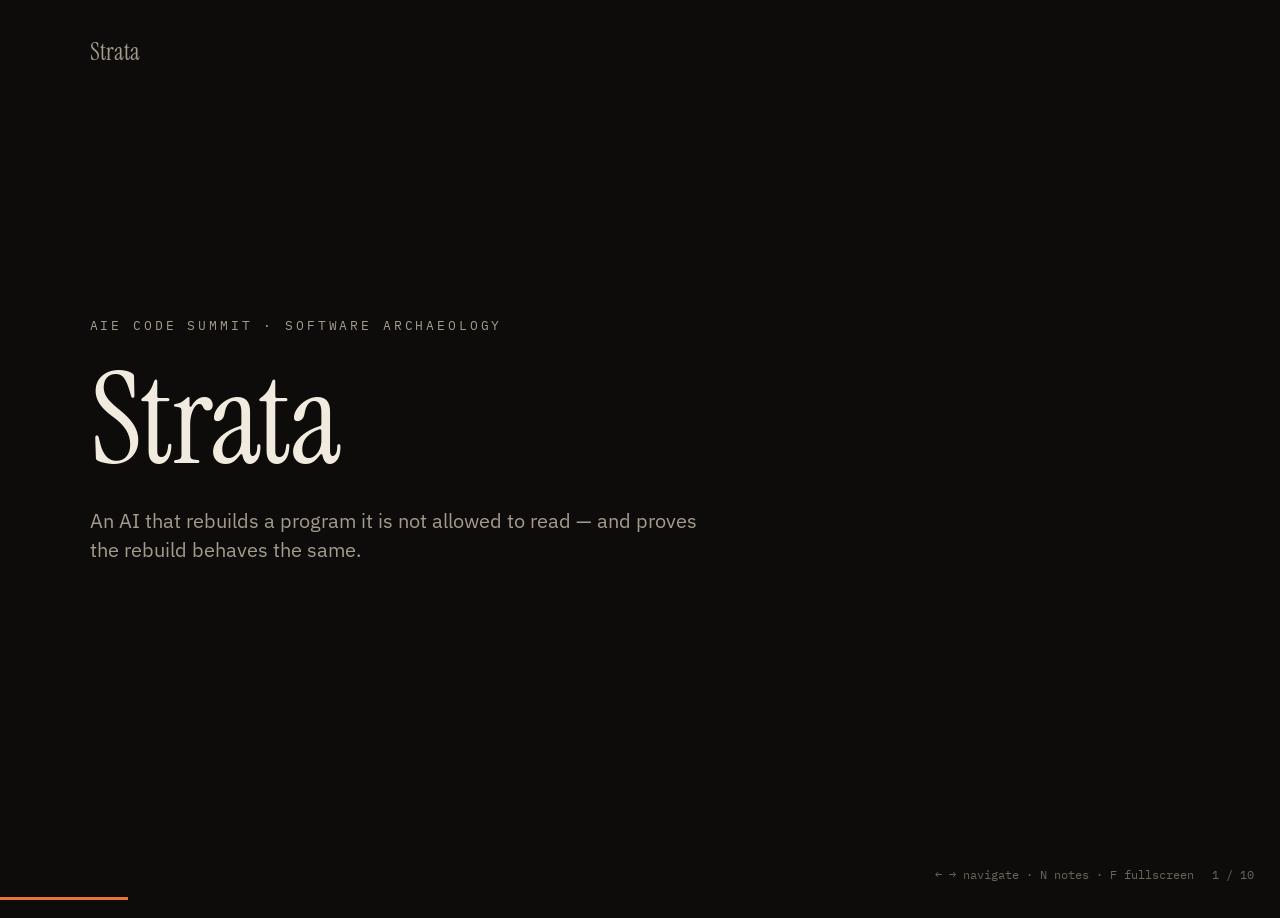
==== pitch/index.html @ 769e2005 "docs: add 10-slide pitch deck with speaker notes - pitch/index.html: arrow keys or click to navigate" ====
<!doctype html>
<html lang="en">
<head>
<meta charset="utf-8">
<meta name="viewport" content="width=device-width, initial-scale=1">
<title>Strata — pitch</title>
<link rel="preconnect" href="https://fonts.googleapis.com">
<link href="https://fonts.googleapis.com/css2?family=Instrument+Serif:ital@0;1&family=IBM+Plex+Sans:wght@400;500;600&family=IBM+Plex+Mono:wght@400;500&display=swap" rel="stylesheet">
<style>
:root {
  --bg: #0d0c0b; --line: #24211d; --line-strong: #37322b; --text: #f1ebdf; --muted: #a49b8c; --faint: #6b6458;
  --paper: #f5efe2; --ink: #1d1a16; --heat: #e8743b; --hot: #d6392c; --cool: #6fa8d8; --ok: #8fc79a;
  --felt: #1f3a2e; --felt-dark: #142820; --rim: #3a2a1c;
  --serif: "Instrument Serif", Georgia, serif; --sans: "IBM Plex Sans", system-ui, sans-serif; --mono: "IBM Plex Mono", Menlo, monospace;
}
* { box-sizing: border-box; }
html, body { margin: 0; height: 100%; background: var(--bg); color: var(--text); font-family: var(--sans); overflow: hidden; }
.deck { position: relative; width: 100vw; height: 100vh; }
.slide {
  position: absolute; inset: 0; padding: 7vh 7vw 9vh; display: grid; align-content: center; gap: 3vh;
  opacity: 0; transform: translateY(18px); transition: opacity .45s ease, transform .45s ease; pointer-events: none;
}
.slide.active { opacity: 1; transform: none; pointer-events: auto; }
.kicker { font-family: var(--mono); font-size: 13px; letter-spacing: .22em; color: var(--muted); text-transform: uppercase; }
.kicker b { color: var(--heat); font-weight: 500; }
h1, h2 { font-family: var(--serif); font-weight: 400; margin: 0; letter-spacing: -.01em; }
h1 { font-size: clamp(64px, 10vw, 168px); line-height: .92; }
h2 { font-size: clamp(40px, 5.2vw, 84px); line-height: 1.02; max-width: 18ch; }
h2 em, h1 em { color: var(--heat); }
.lead { font-size: clamp(18px, 1.6vw, 26px); color: var(--muted); max-width: 52ch; line-height: 1.45; margin: 0; }
.row { display: grid; gap: 2.4vw; grid-auto-flow: column; grid-auto-columns: 1fr; }
.stat { border-top: 1px solid var(--line-strong); padding-top: 18px; }
.stat .n { font-family: var(--serif); font-size: clamp(48px, 5.4vw, 92px); line-height: 1; }
.stat .n.heat { color: var(--heat); }
.stat p { margin: 10px 0 0; color: var(--muted); font-size: 16px; line-height: 1.45; max-width: 30ch; }
.src { font-family: var(--mono); font-size: 11px; color: var(--faint); margin-top: 8px; }
.split { display: grid; grid-template-columns: 1fr 1fr; gap: 5vw; align-items: center; }

/* pipeline */
.pipe { display: grid; grid-template-columns: repeat(6, 1fr); border: 1px solid var(--line); }
.pipe > div { padding: 22px 18px; border-right: 1px solid var(--line); min-height: 210px; display: grid; align-content: start; gap: 10px; }
.pipe > div:last-child { border-right: 0; }
.pipe .t { font-family: var(--mono); font-size: 11px; color: var(--faint); }
.pipe .name { font-family: var(--serif); font-size: 32px; }
.pipe p { margin: 0; font-size: 14px; color: var(--muted); line-height: 1.45; }
.pipe .who { margin-top: auto; font-family: var(--mono); font-size: 11px; color: var(--heat); }

/* strata layers */
.layers { display: grid; border: 1px solid var(--line); }
.layer { display: grid; grid-template-columns: 170px 1fr auto; gap: 22px; align-items: center; padding: 18px 22px; border-bottom: 1px solid var(--line); }
.layer:last-child { border-bottom: 0; }
.layer .lab { font-family: var(--mono); font-size: 12px; letter-spacing: .12em; }
.layer .txt { font-size: 18px; }
.layer .meta { font-family: var(--mono); font-size: 12px; color: var(--muted); }
.layer.c { background: #1a1612; } .layer.c .lab { color: var(--heat); }
.layer.i { background: #15130f; } .layer.i .lab { color: var(--text); }
.layer.r .txt { text-decoration: line-through; color: var(--muted); } .layer.r .lab { color: var(--hot); }
.layer.o .lab { color: var(--muted); }
.layer.t { background: #0a0908; } .layer.t .txt { font-family: var(--mono); font-size: 13px; color: var(--faint); }

/* mini table */
.table { position: relative; aspect-ratio: 1.55; border-radius: 50%;
  background: radial-gradient(ellipse at 50% 40%, #2a4a3b 0%, var(--felt) 45%, var(--felt-dark) 100%);
  box-shadow: 0 0 0 10px var(--rim), 0 0 0 11px #4d3925, 0 30px 70px rgba(0,0,0,.7), inset 0 0 90px rgba(0,0,0,.55); }
.gauge { position: absolute; left: 50%; top: 50%; transform: translate(-50%,-50%); width: 25%; aspect-ratio: 1; border-radius: 50%;
  border: 8px solid rgba(241,235,223,.12); display: grid; place-content: center; text-align: center; background: rgba(0,0,0,.2); }
.gauge::after { content: ""; position: absolute; inset: -8px; border-radius: 50%; border: 8px solid transparent;
  border-top-color: var(--heat); border-right-color: var(--heat); transform: rotate(-20deg); }
.gauge small { font-family: var(--mono); font-size: 10px; letter-spacing: .2em; color: rgba(241,235,223,.6); }
.gauge b { font-family: var(--serif); font-weight: 400; font-size: clamp(40px, 3.6vw, 64px); line-height: .9; }
.seat { position: absolute; transform: translate(-50%,-50%); display: grid; justify-items: center; gap: 4px; }
.seat img.face { width: 64px; height: 64px; border-radius: 50%; background: var(--paper); box-shadow: 0 0 0 3px var(--bg), 0 0 0 5px var(--line-strong); }
.seat.now img.face { box-shadow: 0 0 0 3px var(--bg), 0 0 0 6px var(--heat), 0 0 30px rgba(232,116,59,.5); }
.seat span { font-family: var(--serif); font-size: 20px; }
.hand { display: flex; gap: 2px; }
.card { width: 40px; height: 56px; background: var(--paper); border-radius: 5px; display: grid; place-items: center;
  box-shadow: 0 6px 12px rgba(0,0,0,.35); position: relative; }
.card img { width: 72%; }
.card i { position: absolute; left: 4px; top: 2px; font-family: var(--serif); font-style: normal; font-size: 12px; color: var(--ink); }
.hand .card:nth-child(odd) { transform: rotate(-5deg); } .hand .card:nth-child(even) { transform: rotate(4deg) translateY(2px); }
.pile { position: absolute; top: 50%; transform: translate(-50%,-50%); }
.back { width: 54px; height: 76px; border-radius: 6px; background: linear-gradient(#7a2a22,#5e1f19);
  box-shadow: inset 0 0 0 3px var(--paper), 0 6px 14px rgba(0,0,0,.4); display: grid; place-items: center;
  font-family: var(--serif); font-style: italic; color: var(--paper); font-size: 22px; }
.flying { position: absolute; left: 50%; top: 22%; transform: rotate(-12deg); animation: fly 2.6s cubic-bezier(.2,.7,.2,1) infinite; }
@keyframes fly { 0% { left: 50%; top: 80%; opacity: 0; } 15% { opacity: 1; } 70% { left: 70%; top: 50%; opacity: 1; transform: rotate(6deg); } 100% { left: 70%; top: 50%; opacity: 0; } }
.cards-legend { display: grid; grid-template-columns: repeat(2, 1fr); gap: 12px 28px; }
.cards-legend div { display: flex; gap: 14px; align-items: center; font-size: 16px; color: var(--muted); }
.cards-legend b { color: var(--text); font-weight: 500; }
.cards-legend .card { width: 34px; height: 48px; flex: none; }

/* chips */
.chips { display: flex; flex-wrap: wrap; gap: 10px; }
.chip { font-family: var(--mono); font-size: 13px; padding: 8px 12px; border: 1px solid var(--line-strong); border-radius: 999px; color: var(--muted); }
.chip b { color: var(--text); font-weight: 500; }
.tech { display: grid; grid-template-columns: repeat(4, 1fr); border: 1px solid var(--line); }
.tech > div { padding: 24px 22px; border-right: 1px solid var(--line); display: grid; gap: 10px; align-content: start; }
.tech > div:last-child { border-right: 0; }
.tech .k { font-family: var(--mono); font-size: 11px; color: var(--heat); letter-spacing: .12em; }
.tech .v { font-family: var(--serif); font-size: 30px; line-height: 1.05; }
.tech p { margin: 0; color: var(--muted); font-size: 15px; line-height: 1.45; }
.steps { counter-reset: s; display: grid; gap: 14px; margin: 0; padding: 0; list-style: none; }
.steps li { counter-increment: s; display: grid; grid-template-columns: 48px 1fr; gap: 16px; align-items: baseline; font-size: 21px; }
.steps li::before { content: counter(s); font-family: var(--serif); font-size: 34px; color: var(--heat); }
.steps li span { color: var(--muted); font-size: 16px; display: block; margin-top: 4px; }
.verdict { display: inline-flex; gap: 14px; align-items: center; font-family: var(--mono); font-size: 14px; }
.verdict .ok { padding: 8px 14px; background: var(--ok); color: #0e1a10; border-radius: 4px; }
.verdict .no { padding: 8px 14px; border: 1px solid var(--hot); color: var(--hot); border-radius: 4px; }
.placeholder { border: 1px dashed var(--line-strong); color: var(--faint); font-family: var(--mono); font-size: 12px; padding: 4px 8px; border-radius: 4px; }

/* chrome */
.bar { position: fixed; left: 0; bottom: 0; height: 3px; background: var(--heat); transition: width .45s ease; }
.hud { position: fixed; right: 26px; bottom: 18px; font-family: var(--mono); font-size: 12px; color: var(--faint); display: flex; gap: 18px; }
.brand { position: fixed; left: 7vw; top: 4vh; font-family: var(--serif); font-size: 24px; color: var(--muted); }
.notes { position: fixed; left: 0; right: 0; bottom: 0; max-height: 34vh; overflow: auto; padding: 18px 7vw 28px; background: #151310ee;
  border-top: 1px solid var(--line-strong); font-size: 17px; line-height: 1.55; color: var(--text); display: none; z-index: 10; }
.notes.show { display: block; }
.notes::before { content: "SPEAKER NOTES · press N to hide"; display: block; font-family: var(--mono); font-size: 11px; letter-spacing: .14em; color: var(--heat); margin-bottom: 8px; }
.slide aside { display: none; }
@media (max-width: 900px) { .split, .pipe, .tech { grid-template-columns: 1fr; } .row { grid-auto-flow: row; } }
</style>
</head>
<body>
<div class="brand">Strata</div>
<main class="deck">

<!-- 1 -->
<section class="slide">
  <div class="kicker">AIE Code Summit · Software Archaeology</div>
  <h1>Strata</h1>
  <p class="lead">An AI that rebuilds a program it is not allowed to read — and proves the rebuild behaves the same.</p>
  <aside>Hi, we're Strata. We built an AI archaeologist. It studies a program it can't read, only by running it, writes it again in another language, and then proves the new version behaves exactly like the old one.</aside>
</section>

<!-- 2 -->
<section class="slide">
  <div class="kicker">The problem</div>
  <h2>Software <em>outlives</em> its source code.</h2>
  <div class="row">
    <div class="stat"><div class="n heat">87%</div><p>of classic video games are no longer available to buy.</p><div class="src">Video Game History Foundation, 2023</div></div>
    <div class="stat"><div class="n">Bricked</div><p>Devices die with their company: Spotify Car Thing, Revolv, Insteon.</p><div class="src">Humphries, "You Bought It, They Bricked It", 2026</div></div>
    <div class="stat"><div class="n">C → Rust</div><p>DARPA's TRACTOR program exists to move legacy code to safe languages.</p><div class="src">DARPA TRACTOR</div></div>
  </div>
  <aside>Programs outlive the people and the code that made them: old games, devices whose company died, legacy systems. Often the only evidence left is how the program behaves.</aside>
</section>

<!-- 3 -->
<section class="slide">
  <div class="kicker">Why "just ask an LLM" fails</div>
  <h2>LLMs <em>guess</em>. Guesses look like working code.</h2>
  <div class="row">
    <div class="stat"><div class="n heat">1 in 5</div><p>"solved" patches from top agents on SWE-bench Verified are actually wrong.</p><div class="src">SWE-ABS, 2026</div></div>
    <div class="stat"><div class="n">99% → 40%</div><p>Decompiled code compiles 99% of the time, but behaves correctly only 32–42%.</p><div class="src">Agent4Decompile, 2026</div></div>
    <div class="stat"><div class="n">Recall</div><p>On a famous program, a model can recite the answer instead of discovering it.</p><div class="src">Our control: hidden rule mutations</div></div>
  </div>
  <aside>Ask a model to port software and you get code that looks right. Research shows compiling isn't correctness, and passing tests isn't either. And on well-known software the model just recalls it. We need evidence, not recall.</aside>
</section>

<!-- 4 -->
<section class="slide">
  <div class="kicker">The black box</div>
  <div class="split">
    <div style="display:grid;gap:3vh">
      <h2>An original card game the AI <em>has never seen</em>.</h2>
      <p class="lead">“Pressure”: play cards, push a shared meter, don't be the one who overloads it. Hidden state, chained effects, randomness — like a real legacy system, small enough for one day.</p>
      <div class="chips"><span class="chip"><b>Secret</b> rule mutations each run</span><span class="chip"><b>Opaque</b> card names mode</span><span class="chip">runs as a <b>separate process</b></span></div>
    </div>
    <div class="table">
      <div class="gauge"><small>PRESSURE</small><b>9</b></div>
      <div class="pile" style="left:20%"><div class="back">S</div></div>
      <div class="pile" style="left:80%"><div class="card" style="width:54px;height:76px"><i>3</i><img src="../ui/static/assets/cards/2699.svg" alt=""></div></div>
      <div class="flying"><div class="card"><i>V</i><img src="../ui/static/assets/cards/1F4A8.svg" alt=""></div></div>
      <div class="seat now" style="left:50%;top:82%"><div class="hand"><div class="card"><i>J</i><img src="../ui/static/assets/cards/1F512.svg" alt=""></div><div class="card"><i>×2</i><img src="../ui/static/assets/cards/23E9.svg" alt=""></div><div class="card"><i>2</i><img src="../ui/static/assets/cards/2699.svg" alt=""></div></div><img class="face" src="../ui/static/assets/faces/player-1.svg" alt=""><span>Player 1</span></div>
      <div class="seat" style="left:50%;top:18%"><img class="face" src="../ui/static/assets/faces/player-2.svg" alt=""><span>Player 2</span><div class="hand"><div class="card"><i>R</i><img src="../ui/static/assets/cards/1F504.svg" alt=""></div><div class="card"><i>S</i><img src="../ui/static/assets/cards/1F50D.svg" alt=""></div></div></div>
    </div>
  </div>
  <aside>Our black box is an original game we wrote. The AI never sees its code. Every run we secretly change a few rules, so reciting any known game fails visibly. Whatever it learns has to come from evidence.</aside>
</section>

<!-- 5 -->
<section class="slide">
  <div class="kicker">How Strata works</div>
  <h2>Dig. Guess. Test. Rebuild. <em>Prove.</em></h2>
  <div class="pipe">
    <div><span class="t">T3</span><span class="name">Survey</span><p>Reads the manual and partial code into low-trust claims. Ranks what to investigate.</p><span class="who">Muse · SubQ</span></div>
    <div><span class="t">T4</span><span class="name">Check</span><p>Tests every claim against recorded games. Contradictions become findings.</p><span class="who">code</span></div>
    <div><span class="t">T5</span><span class="name">Probe</span><p>Runs designed experiments on the live binary. Predicts first, logs surprises.</p><span class="who">SubQ picks the experiment</span></div>
    <div><span class="t">T6</span><span class="name">Hypothesize</span><p>Proposes rules as code, scores them on held-out games, confirms or refutes.</p><span class="who">Muse proposes · code scores</span></div>
    <div><span class="t">T7</span><span class="name">Rebuild</span><p>Writes a JavaScript engine from Confirmed rules only.</p><span class="who">Muse · sandboxed</span></div>
    <div><span class="t">T8</span><span class="name">Verify</span><p>Replays and fuzzes both versions side by side. Accept or block.</p><span class="who">code only, no model</span></div>
  </div>
  <aside>Six stages. It surveys the docs, checks claims against recorded games, runs its own experiments, turns them into rules, rebuilds the program in JavaScript, and an independent verifier with no AI in it decides whether the rebuild is accepted.</aside>
</section>

<!-- 6 -->
<section class="slide">
  <div class="kicker">The evidence ledger</div>
  <h2>Models propose. <em>Code decides.</em></h2>
  <div class="layers">
    <div class="layer c"><span class="lab">CONFIRMED</span><span class="txt">Vent lowers pressure by 4</span><span class="meta">won experiment · held-out games</span></div>
    <div class="layer i"><span class="lab">INFERRED</span><span class="txt">Jam cancels the next player's next card</span><span class="meta">fits evidence · alternatives open</span></div>
    <div class="layer r"><span class="lab">REFUTED</span><span class="txt">Vent lowers pressure by 3 (as the manual says)</span><span class="meta">counterexample t-000035</span></div>
    <div class="layer o"><span class="lab">OBSERVED</span><span class="txt">Playing Vent at 5 left pressure at 1</span><span class="meta">seen 12× · no interpretation</span></div>
    <div class="layer t"><span class="lab" style="color:var(--faint)">TRACES</span><span class="txt">t-000035 g-0002 s0 play vent  p=1  →  seat 1 (1 act)</span><span class="meta">22,736 steps</span></div>
  </div>
  <aside>Everything lands in a ledger, in layers like rock strata. Raw traces at the bottom, then what was observed, then guesses, then proven rules. Every claim cites trace IDs. A model can suggest a rule, but only code can mark it Confirmed. Here the manual said vent lowers pressure by 3 — the evidence said 4. That's a planted mutation, caught.</aside>
</section>

<!-- 7 -->
<section class="slide">
  <div class="kicker">Proof, not vibes</div>
  <h2>Equivalence you can <em>check</em>.</h2>
  <div class="split">
    <ol class="steps">
      <li><div>Replay every recorded game on both versions<span>Python original vs. JavaScript rebuild, step by step</span></div></li>
      <li><div>Fuzz thousands of new scripted games<span>same deck order for both, so results compare exactly</span></div></li>
      <li><div>Shrink any difference to the shortest failing game<span>sent back to the rebuilder as a counterexample</span></div></li>
    </ol>
    <div style="display:grid;gap:26px">
      <div class="verdict"><span class="ok">ACCEPTED</span><span>N games · 0 divergences</span><span class="placeholder">fill in live number</span></div>
      <div class="verdict"><span class="no">BLOCKED</span><span>shortest counterexample attached</span></div>
      <div class="chips"><span class="chip"><b>Held-out</b> games never used to fit</span><span class="chip"><b>Zero-probe</b> ablation</span><span class="chip"><b>Opaque</b> names control</span><span class="chip"><b>Mutation</b> reveal</span></div>
    </div>
  </div>
  <aside>Proof is mechanical. Replay every recorded game on both versions, fuzz thousands more with the same scripted randomness, and shrink any difference to the shortest failing game. The verifier says Accepted or Blocked. And our controls show it learned rather than recalled.</aside>
</section>

<!-- 8 -->
<section class="slide">
  <div class="kicker">Built with</div>
  <h2>Two model families, <em>neither</em> one decides.</h2>
  <div class="tech">
    <div><span class="k">META MUSE SPARK</span><span class="v">Writes</span><p>Hypotheses as executable rules, experiments, the JavaScript rebuild, the report.</p></div>
    <div><span class="k">SUBQ SNAP 1.1</span><span class="v">Chooses</span><p>384K-token decisions over all the evidence: next experiment, surprise triage, claim audit.</p></div>
    <div><span class="k">FETCH.AI · ASI:ONE</span><span class="v">Talks</span><p>uAgents on Agentverse. Ask it in chat: “why do you think Jam does that?”</p></div>
    <div><span class="k">DETERMINISTIC CODE</span><span class="v">Decides</span><p>Scoring, replay, fuzzing, accept / block. AI code runs sandboxed, no keys, spending cap.</p></div>
  </div>
  <aside>Muse writes, SubQ chooses with long context over all the evidence, Fetch.ai agents let you talk to it in ASI:One, and plain deterministic code makes every final decision. AI-written code runs in a sandbox with no keys.</aside>
</section>

<!-- 9 -->
<section class="slide">
  <div class="kicker">Live demo</div>
  <h2>Watch it learn a game <em>from scratch</em>.</h2>
  <ol class="steps">
    <li><div>The game screen<span>the AI plays thousands of games — cards fly, pressure rises, players get knocked out</span></div></li>
    <li><div>Behind the scenes<span>what it saw, what it guesses, what it proved — in plain words</span></div></li>
    <li><div>The surprise<span>the manual says one thing, the evidence says another: a hidden mutation, caught</span></div></li>
    <li><div>The verdict<span>rebuild accepted, and the planted mutations revealed next to the ones it found</span></div></li>
  </ol>
  <aside>Switch to the live view now. 1) Start the game screen. 2) Open Behind the scenes. 3) Point at the Vent fact. 4) Show the verifier verdict and the mutation reveal.</aside>
</section>

<!-- 10 -->
<section class="slide">
  <div class="kicker">Strata</div>
  <h1 style="font-size:clamp(54px,7vw,118px)">Software that outlived its creator — <em>rebuilt, with proof.</em></h1>
  <p class="lead">Next: real abandoned binaries, network protocols of bricked devices, and legacy code ports.</p>
  <aside>The same loop works for any program that outlived its makers: abandoned tools, dead device protocols, legacy systems. Strata: rebuilt, with proof. Thank you.</aside>
</section>

</main>
<div class="notes" id="notes"></div>
<div class="bar" id="bar"></div>
<div class="hud"><span>← → navigate · N notes · F fullscreen</span><span id="count"></span></div>
<script>
const slides = [...document.querySelectorAll(".slide")];
const notes = document.getElementById("notes");
let index = Math.max(0, Math.min(slides.length - 1, Number.parseInt(location.hash.slice(1) || "1", 10) - 1));
function show(next) {
  index = Math.max(0, Math.min(slides.length - 1, next));
  slides.forEach((slide, i) => slide.classList.toggle("active", i === index));
  document.getElementById("count").textContent = `${index + 1} / ${slides.length}`;
  document.getElementById("bar").style.width = `${((index + 1) / slides.length) * 100}%`;
  notes.textContent = slides[index].querySelector("aside")?.textContent.trim() || "";
  history.replaceState(null, "", `#${index + 1}`);
}
document.addEventListener("keydown", (event) => {
  if (["ArrowRight", "PageDown", " ", "Enter"].includes(event.key)) { event.preventDefault(); show(index + 1); }
  if (["ArrowLeft", "PageUp", "Backspace"].includes(event.key)) { event.preventDefault(); show(index - 1); }
  if (event.key === "Home") show(0);
  if (event.key === "End") show(slides.length - 1);
  if (event.key.toLowerCase() === "n") notes.classList.toggle("show");
  if (event.key.toLowerCase() === "f") (document.fullscreenElement ? document.exitFullscreen() : document.documentElement.requestFullscreen()).catch(() => {});
});
document.addEventListener("click", (event) => { if (!event.target.closest("a,button")) show(index + (event.clientX > innerWidth / 3 ? 1 : -1)); });
show(index);
</script>
</body>
</html>
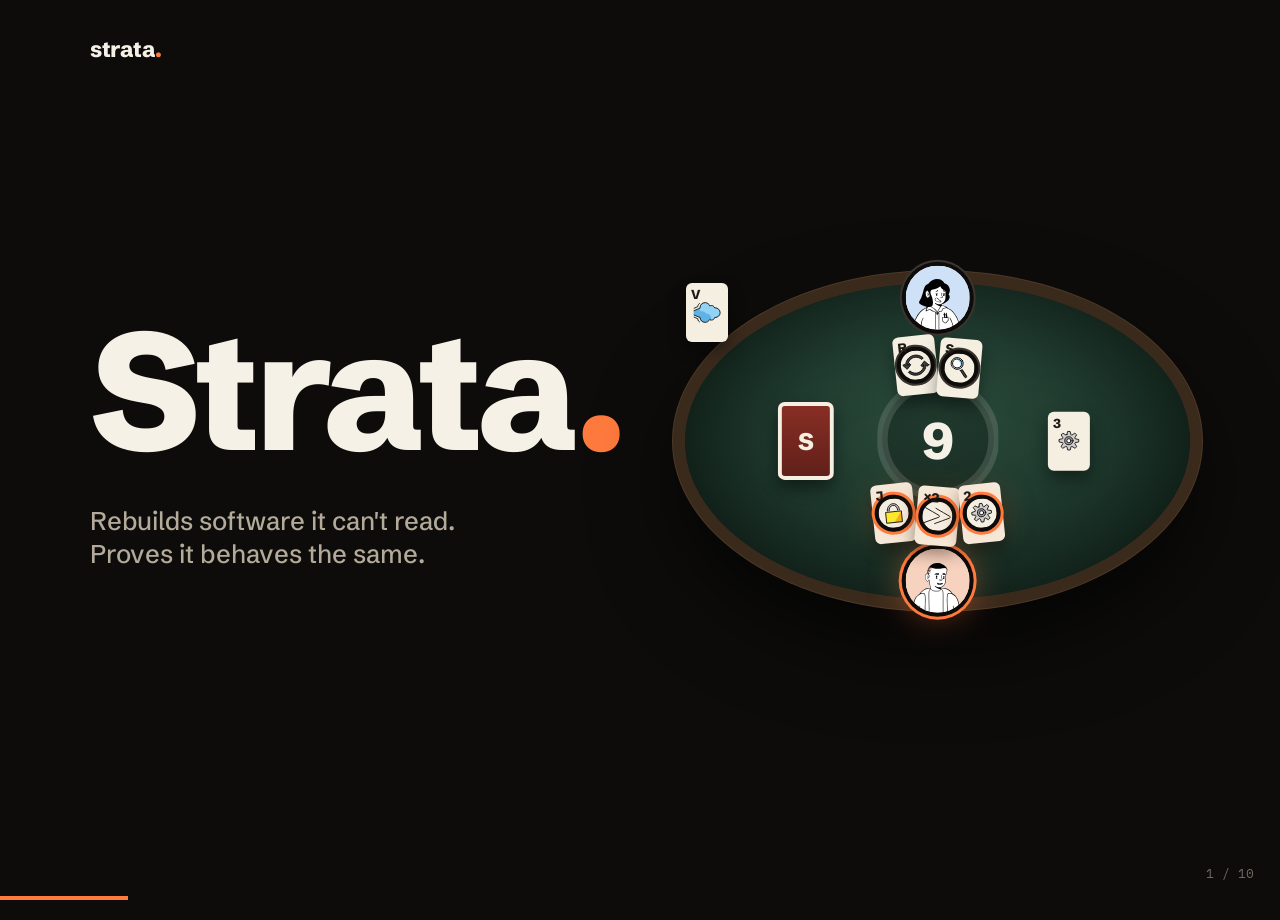
==== commit df11d58a: "docs: redesign pitch deck - bold type, fewer words, animated visuals - Schibsted Grotesk extra bold " ====
--- a/pitch/index.html
+++ b/pitch/index.html
@@ -5,285 +5,346 @@
 <meta name="viewport" content="width=device-width, initial-scale=1">
 <title>Strata — pitch</title>
 <link rel="preconnect" href="https://fonts.googleapis.com">
-<link href="https://fonts.googleapis.com/css2?family=Instrument+Serif:ital@0;1&family=IBM+Plex+Sans:wght@400;500;600&family=IBM+Plex+Mono:wght@400;500&display=swap" rel="stylesheet">
+<link href="https://fonts.googleapis.com/css2?family=Schibsted+Grotesk:wght@500;700;800&family=IBM+Plex+Mono:wght@500&display=swap" rel="stylesheet">
 <style>
 :root {
-  --bg: #0d0c0b; --line: #24211d; --line-strong: #37322b; --text: #f1ebdf; --muted: #a49b8c; --faint: #6b6458;
-  --paper: #f5efe2; --ink: #1d1a16; --heat: #e8743b; --hot: #d6392c; --cool: #6fa8d8; --ok: #8fc79a;
+  --bg: #0d0c0b; --line: #2a2621; --text: #f6f1e7; --muted: #b3aa9a; --faint: #6f685c;
+  --paper: #f5efe2; --ink: #1d1a16; --heat: #ff7a3d; --hot: #ff4a3a; --ok: #7fd18b; --cool: #79b8ff;
   --felt: #1f3a2e; --felt-dark: #142820; --rim: #3a2a1c;
-  --serif: "Instrument Serif", Georgia, serif; --sans: "IBM Plex Sans", system-ui, sans-serif; --mono: "IBM Plex Mono", Menlo, monospace;
+  --sans: "Schibsted Grotesk", "Helvetica Neue", Arial, sans-serif; --mono: "IBM Plex Mono", Menlo, monospace;
 }
 * { box-sizing: border-box; }
 html, body { margin: 0; height: 100%; background: var(--bg); color: var(--text); font-family: var(--sans); overflow: hidden; }
-.deck { position: relative; width: 100vw; height: 100vh; }
-.slide {
-  position: absolute; inset: 0; padding: 7vh 7vw 9vh; display: grid; align-content: center; gap: 3vh;
-  opacity: 0; transform: translateY(18px); transition: opacity .45s ease, transform .45s ease; pointer-events: none;
-}
+.slide { position: absolute; inset: 0; padding: 8vh 7vw 10vh; display: grid; align-content: center; gap: 5vh;
+  opacity: 0; transform: translateY(20px); transition: opacity .5s ease, transform .5s ease; pointer-events: none; }
 .slide.active { opacity: 1; transform: none; pointer-events: auto; }
-.kicker { font-family: var(--mono); font-size: 13px; letter-spacing: .22em; color: var(--muted); text-transform: uppercase; }
-.kicker b { color: var(--heat); font-weight: 500; }
-h1, h2 { font-family: var(--serif); font-weight: 400; margin: 0; letter-spacing: -.01em; }
-h1 { font-size: clamp(64px, 10vw, 168px); line-height: .92; }
-h2 { font-size: clamp(40px, 5.2vw, 84px); line-height: 1.02; max-width: 18ch; }
-h2 em, h1 em { color: var(--heat); }
-.lead { font-size: clamp(18px, 1.6vw, 26px); color: var(--muted); max-width: 52ch; line-height: 1.45; margin: 0; }
-.row { display: grid; gap: 2.4vw; grid-auto-flow: column; grid-auto-columns: 1fr; }
-.stat { border-top: 1px solid var(--line-strong); padding-top: 18px; }
-.stat .n { font-family: var(--serif); font-size: clamp(48px, 5.4vw, 92px); line-height: 1; }
-.stat .n.heat { color: var(--heat); }
-.stat p { margin: 10px 0 0; color: var(--muted); font-size: 16px; line-height: 1.45; max-width: 30ch; }
-.src { font-family: var(--mono); font-size: 11px; color: var(--faint); margin-top: 8px; }
-.split { display: grid; grid-template-columns: 1fr 1fr; gap: 5vw; align-items: center; }
+.tag { font-family: var(--mono); font-size: 15px; letter-spacing: .18em; color: var(--heat); text-transform: uppercase; }
+h1, h2 { margin: 0; font-weight: 800; letter-spacing: -.035em; line-height: .95; }
+h1 { font-size: clamp(80px, 13vw, 220px); }
+h2 { font-size: clamp(48px, 6.4vw, 104px); }
+h2 em, h1 em { font-style: normal; color: var(--heat); }
+.sub { font-size: clamp(22px, 2vw, 32px); font-weight: 500; color: var(--muted); margin: 0; line-height: 1.3; }
+.split { display: grid; grid-template-columns: 1fr 1.25fr; gap: 5vw; align-items: center; }
+.row { display: grid; grid-auto-flow: column; grid-auto-columns: 1fr; gap: 4vw; align-items: end; }
+.big { font-size: clamp(72px, 8vw, 140px); font-weight: 800; letter-spacing: -.04em; line-height: .9; }
+.cap { font-size: 22px; font-weight: 500; color: var(--muted); margin-top: 14px; line-height: 1.3; }
+.src { font-family: var(--mono); font-size: 12px; color: var(--faint); margin-top: 10px; }
+
+/* 100-square grid */
+.grid100 { display: grid; grid-template-columns: repeat(10, 1fr); gap: 5px; width: min(300px, 22vw); }
+.grid100 i { aspect-ratio: 1; background: #2b2722; border-radius: 3px; transition: background .4s; }
+.active .grid100 i.gone { background: var(--hot); }
+/* bars */
+.bars { display: grid; gap: 22px; width: 100%; }
+.bar-row { display: grid; grid-template-columns: 170px 1fr 80px; gap: 18px; align-items: center; font-size: 24px; font-weight: 700; }
+.track { height: 34px; background: #221f1b; border-radius: 6px; overflow: hidden; }
+.fill { height: 100%; width: 0; border-radius: 6px; transition: width 1.4s cubic-bezier(.2,.7,.2,1) .3s; }
+.active .fill.a { width: 99%; background: var(--muted); }
+.active .fill.b { width: 40%; background: var(--hot); }
+.dots { display: flex; gap: 18px; }
+.dots i { width: 64px; height: 64px; border-radius: 50%; background: #2b2722; display: grid; place-items: center; font-style: normal; font-size: 34px; font-weight: 800; }
+.active .dots i.bad { background: var(--hot); color: var(--bg); animation: pop .5s ease .9s both; }
+@keyframes pop { from { transform: scale(.4); } }
+
+/* table */
+.table { position: relative; width: 100%; aspect-ratio: 1.6; border-radius: 50%;
+  background: radial-gradient(ellipse at 50% 40%, #2b4c3c 0%, var(--felt) 45%, var(--felt-dark) 100%);
+  box-shadow: 0 0 0 12px var(--rim), 0 0 0 13px #4d3925, 0 40px 90px rgba(0,0,0,.75), inset 0 0 100px rgba(0,0,0,.55); }
+.gauge { position: absolute; left: 50%; top: 50%; width: 24%; aspect-ratio: 1; transform: translate(-50%,-50%); }
+.gauge svg { width: 100%; height: 100%; transform: rotate(-90deg); }
+.gauge circle { fill: none; stroke-width: 9; }
+.gauge .trk { stroke: rgba(246,241,231,.14); fill: rgba(0,0,0,.25); }
+.gauge .val { stroke: var(--heat); stroke-linecap: round; stroke-dasharray: 289; stroke-dashoffset: 289; }
+.active .gauge .val { animation: heat 5s ease-in-out infinite; }
+@keyframes heat { 0% { stroke-dashoffset: 289; stroke: var(--paper); } 60% { stroke: var(--heat); } 85% { stroke-dashoffset: 40; stroke: var(--hot); } 100% { stroke-dashoffset: 289; } }
+.gauge b { position: absolute; inset: 0; display: grid; place-items: center; font-size: clamp(40px, 4vw, 72px); font-weight: 800; }
+.seat { position: absolute; transform: translate(-50%,-50%); display: grid; justify-items: center; gap: 6px; }
+.seat img { width: clamp(56px, 5vw, 84px); aspect-ratio: 1; border-radius: 50%; background: var(--paper); box-shadow: 0 0 0 4px var(--bg), 0 0 0 6px #3a352e; }
+.seat.now img { box-shadow: 0 0 0 4px var(--bg), 0 0 0 7px var(--heat), 0 0 36px rgba(255,122,61,.55); }
+.seat span { font-weight: 700; font-size: 18px; }
+.hand { display: flex; }
+.card { width: clamp(38px, 3.3vw, 56px); aspect-ratio: .72; background: var(--paper); border-radius: 6px; display: grid; place-items: center; position: relative;
+  box-shadow: 0 8px 16px rgba(0,0,0,.4); margin: 0 1px; }
+.card img { width: 70%; }
+.card i { position: absolute; left: 5px; top: 3px; font-style: normal; font-weight: 800; font-size: 13px; color: var(--ink); }
+.hand .card:nth-child(odd) { transform: rotate(-6deg); } .hand .card:nth-child(even) { transform: rotate(5deg) translateY(3px); }
+.pile { position: absolute; top: 50%; transform: translate(-50%,-50%); }
+.back { width: clamp(50px, 4.4vw, 74px); aspect-ratio: .72; border-radius: 7px; background: linear-gradient(#8a2f25,#5e1f19);
+  box-shadow: inset 0 0 0 4px var(--paper), 0 8px 16px rgba(0,0,0,.45); display: grid; place-items: center; color: var(--paper); font-weight: 800; font-size: 24px; }
+.fly { position: absolute; z-index: 3; }
+.active .fly { animation: fly 3.2s cubic-bezier(.2,.7,.2,1) infinite; }
+@keyframes fly { 0% { left: 50%; top: 72%; opacity: 0; transform: rotate(-20deg) scale(.8); } 12% { opacity: 1; }
+  55% { left: 76%; top: 46%; transform: rotate(6deg) scale(1.15); opacity: 1; } 80%, 100% { left: 76%; top: 46%; opacity: 0; } }
+.legend { display: flex; flex-wrap: wrap; gap: 12px; }
+.legend span { display: flex; align-items: center; gap: 10px; padding: 8px 14px 8px 8px; background: #191714; border-radius: 999px; font-weight: 700; font-size: 18px; }
+.legend .card { width: 30px; box-shadow: none; } .legend .card i { display: none; }
 
 /* pipeline */
-.pipe { display: grid; grid-template-columns: repeat(6, 1fr); border: 1px solid var(--line); }
-.pipe > div { padding: 22px 18px; border-right: 1px solid var(--line); min-height: 210px; display: grid; align-content: start; gap: 10px; }
-.pipe > div:last-child { border-right: 0; }
-.pipe .t { font-family: var(--mono); font-size: 11px; color: var(--faint); }
-.pipe .name { font-family: var(--serif); font-size: 32px; }
-.pipe p { margin: 0; font-size: 14px; color: var(--muted); line-height: 1.45; }
-.pipe .who { margin-top: auto; font-family: var(--mono); font-size: 11px; color: var(--heat); }
-
-/* strata layers */
-.layers { display: grid; border: 1px solid var(--line); }
-.layer { display: grid; grid-template-columns: 170px 1fr auto; gap: 22px; align-items: center; padding: 18px 22px; border-bottom: 1px solid var(--line); }
-.layer:last-child { border-bottom: 0; }
-.layer .lab { font-family: var(--mono); font-size: 12px; letter-spacing: .12em; }
-.layer .txt { font-size: 18px; }
-.layer .meta { font-family: var(--mono); font-size: 12px; color: var(--muted); }
-.layer.c { background: #1a1612; } .layer.c .lab { color: var(--heat); }
-.layer.i { background: #15130f; } .layer.i .lab { color: var(--text); }
-.layer.r .txt { text-decoration: line-through; color: var(--muted); } .layer.r .lab { color: var(--hot); }
-.layer.o .lab { color: var(--muted); }
-.layer.t { background: #0a0908; } .layer.t .txt { font-family: var(--mono); font-size: 13px; color: var(--faint); }
-
-/* mini table */
-.table { position: relative; aspect-ratio: 1.55; border-radius: 50%;
-  background: radial-gradient(ellipse at 50% 40%, #2a4a3b 0%, var(--felt) 45%, var(--felt-dark) 100%);
-  box-shadow: 0 0 0 10px var(--rim), 0 0 0 11px #4d3925, 0 30px 70px rgba(0,0,0,.7), inset 0 0 90px rgba(0,0,0,.55); }
-.gauge { position: absolute; left: 50%; top: 50%; transform: translate(-50%,-50%); width: 25%; aspect-ratio: 1; border-radius: 50%;
-  border: 8px solid rgba(241,235,223,.12); display: grid; place-content: center; text-align: center; background: rgba(0,0,0,.2); }
-.gauge::after { content: ""; position: absolute; inset: -8px; border-radius: 50%; border: 8px solid transparent;
-  border-top-color: var(--heat); border-right-color: var(--heat); transform: rotate(-20deg); }
-.gauge small { font-family: var(--mono); font-size: 10px; letter-spacing: .2em; color: rgba(241,235,223,.6); }
-.gauge b { font-family: var(--serif); font-weight: 400; font-size: clamp(40px, 3.6vw, 64px); line-height: .9; }
-.seat { position: absolute; transform: translate(-50%,-50%); display: grid; justify-items: center; gap: 4px; }
-.seat img.face { width: 64px; height: 64px; border-radius: 50%; background: var(--paper); box-shadow: 0 0 0 3px var(--bg), 0 0 0 5px var(--line-strong); }
-.seat.now img.face { box-shadow: 0 0 0 3px var(--bg), 0 0 0 6px var(--heat), 0 0 30px rgba(232,116,59,.5); }
-.seat span { font-family: var(--serif); font-size: 20px; }
-.hand { display: flex; gap: 2px; }
-.card { width: 40px; height: 56px; background: var(--paper); border-radius: 5px; display: grid; place-items: center;
-  box-shadow: 0 6px 12px rgba(0,0,0,.35); position: relative; }
-.card img { width: 72%; }
-.card i { position: absolute; left: 4px; top: 2px; font-family: var(--serif); font-style: normal; font-size: 12px; color: var(--ink); }
-.hand .card:nth-child(odd) { transform: rotate(-5deg); } .hand .card:nth-child(even) { transform: rotate(4deg) translateY(2px); }
-.pile { position: absolute; top: 50%; transform: translate(-50%,-50%); }
-.back { width: 54px; height: 76px; border-radius: 6px; background: linear-gradient(#7a2a22,#5e1f19);
-  box-shadow: inset 0 0 0 3px var(--paper), 0 6px 14px rgba(0,0,0,.4); display: grid; place-items: center;
-  font-family: var(--serif); font-style: italic; color: var(--paper); font-size: 22px; }
-.flying { position: absolute; left: 50%; top: 22%; transform: rotate(-12deg); animation: fly 2.6s cubic-bezier(.2,.7,.2,1) infinite; }
-@keyframes fly { 0% { left: 50%; top: 80%; opacity: 0; } 15% { opacity: 1; } 70% { left: 70%; top: 50%; opacity: 1; transform: rotate(6deg); } 100% { left: 70%; top: 50%; opacity: 0; } }
-.cards-legend { display: grid; grid-template-columns: repeat(2, 1fr); gap: 12px 28px; }
-.cards-legend div { display: flex; gap: 14px; align-items: center; font-size: 16px; color: var(--muted); }
-.cards-legend b { color: var(--text); font-weight: 500; }
-.cards-legend .card { width: 34px; height: 48px; flex: none; }
-
-/* chips */
-.chips { display: flex; flex-wrap: wrap; gap: 10px; }
-.chip { font-family: var(--mono); font-size: 13px; padding: 8px 12px; border: 1px solid var(--line-strong); border-radius: 999px; color: var(--muted); }
-.chip b { color: var(--text); font-weight: 500; }
-.tech { display: grid; grid-template-columns: repeat(4, 1fr); border: 1px solid var(--line); }
-.tech > div { padding: 24px 22px; border-right: 1px solid var(--line); display: grid; gap: 10px; align-content: start; }
-.tech > div:last-child { border-right: 0; }
-.tech .k { font-family: var(--mono); font-size: 11px; color: var(--heat); letter-spacing: .12em; }
-.tech .v { font-family: var(--serif); font-size: 30px; line-height: 1.05; }
-.tech p { margin: 0; color: var(--muted); font-size: 15px; line-height: 1.45; }
-.steps { counter-reset: s; display: grid; gap: 14px; margin: 0; padding: 0; list-style: none; }
-.steps li { counter-increment: s; display: grid; grid-template-columns: 48px 1fr; gap: 16px; align-items: baseline; font-size: 21px; }
-.steps li::before { content: counter(s); font-family: var(--serif); font-size: 34px; color: var(--heat); }
-.steps li span { color: var(--muted); font-size: 16px; display: block; margin-top: 4px; }
-.verdict { display: inline-flex; gap: 14px; align-items: center; font-family: var(--mono); font-size: 14px; }
-.verdict .ok { padding: 8px 14px; background: var(--ok); color: #0e1a10; border-radius: 4px; }
-.verdict .no { padding: 8px 14px; border: 1px solid var(--hot); color: var(--hot); border-radius: 4px; }
-.placeholder { border: 1px dashed var(--line-strong); color: var(--faint); font-family: var(--mono); font-size: 12px; padding: 4px 8px; border-radius: 4px; }
+.flow { position: relative; display: grid; grid-template-columns: repeat(6, 1fr); align-items: start; }
+.flow::before { content: ""; position: absolute; left: 8%; right: 8%; top: 54px; height: 3px; background: var(--line); }
+.flow .pulse { position: absolute; top: 47px; left: 8%; width: 17px; height: 17px; border-radius: 50%; background: var(--heat); box-shadow: 0 0 24px var(--heat); }
+.active .flow .pulse { animation: travel 4s ease-in-out infinite; }
+@keyframes travel { from { left: 8%; } to { left: calc(92% - 17px); } }
+.node { display: grid; justify-items: center; gap: 14px; text-align: center; position: relative; }
+.node .o { width: 108px; height: 108px; border-radius: 50%; background: #191714; border: 3px solid var(--line); display: grid; place-items: center; font-size: 44px; }
+.node .o img { width: 58%; }
+.node b { font-size: 28px; font-weight: 800; }
+.node small { font-family: var(--mono); font-size: 13px; color: var(--muted); }
+.node.end .o { border-color: var(--ok); color: var(--ok); }
+
+/* strata */
+.rock { display: grid; border-radius: 14px; overflow: hidden; box-shadow: 0 30px 80px rgba(0,0,0,.6); }
+.band { display: grid; grid-template-columns: 220px 1fr; align-items: center; gap: 24px; padding: 20px 28px; position: relative; }
+.band .l { font-weight: 800; font-size: 22px; letter-spacing: .02em; }
+.band .ex { display: flex; gap: 10px; flex-wrap: wrap; }
+.band .ex span { background: rgba(0,0,0,.28); padding: 8px 14px; border-radius: 999px; font-weight: 700; font-size: 18px; }
+.b1 { background: linear-gradient(90deg, #ff7a3d, #e5612a); color: #1a0c05; }
+.b1 .ex span { background: rgba(255,255,255,.25); }
+.b2 { background: #6b4a33; } .b3 { background: #4a3a2c; } .b4 { background: #2f2821; }
+.b4 .ex span s { color: var(--hot); }
+.b5 { background: #191613; font-family: var(--mono); }
+.b5 .ex span { font-family: var(--mono); font-weight: 500; font-size: 14px; color: var(--muted); }
+.grain { position: absolute; width: 6px; height: 6px; border-radius: 50%; background: var(--muted); top: -10px; opacity: 0; }
+.active .grain { animation: fall 2.4s linear infinite; }
+@keyframes fall { 0% { top: -10px; opacity: 0; } 20% { opacity: .9; } 100% { top: 100%; opacity: 0; } }
+
+/* proof */
+.vs { display: grid; grid-template-columns: 1fr 70px 1fr; gap: 0; align-items: stretch; }
+.term { background: #12100e; border: 1px solid var(--line); border-radius: 12px; padding: 18px 20px; font-family: var(--mono); font-size: 15px; height: 300px; overflow: hidden; }
+.term h4 { margin: 0 0 12px; font-family: var(--sans); font-size: 20px; font-weight: 800; color: var(--text); }
+.term div { color: var(--muted); padding: 3px 0; white-space: nowrap; }
+.eq { display: grid; align-content: center; justify-items: center; font-size: 46px; font-weight: 800; color: var(--ok); }
+.stamp { display: inline-flex; align-items: center; gap: 18px; }
+.stamp b { font-size: clamp(40px, 4vw, 64px); font-weight: 800; color: var(--bg); background: var(--ok); padding: 8px 22px; border-radius: 10px; transform: rotate(-3deg); }
+.active .stamp b { animation: slam .5s cubic-bezier(.3,1.6,.5,1) 1.2s both; }
+@keyframes slam { from { transform: rotate(-3deg) scale(2.2); opacity: 0; } }
+.stamp span { font-size: 26px; font-weight: 700; color: var(--muted); }
+.todo { border: 2px dashed var(--faint); padding: 2px 10px; border-radius: 6px; color: var(--faint); }
+
+/* tech */
+.tech { display: grid; grid-template-columns: repeat(4, 1fr); gap: 18px; }
+.tech div { background: #171512; border-radius: 16px; padding: 28px 24px 30px; display: grid; gap: 14px; border-top: 5px solid var(--c); }
+.tech b { font-size: clamp(36px, 3.4vw, 56px); font-weight: 800; letter-spacing: -.03em; }
+.tech span { font-family: var(--mono); font-size: 14px; color: var(--muted); }
+
+/* live frame */
+.frame { border-radius: 14px; overflow: hidden; border: 1px solid var(--line); box-shadow: 0 30px 80px rgba(0,0,0,.6); background: #12100e; height: 62vh; display: grid; grid-template-rows: 36px 1fr; }
+.frame .chrome { display: flex; align-items: center; gap: 8px; padding: 0 14px; background: #1b1916; }
+.frame .chrome i { width: 11px; height: 11px; border-radius: 50%; background: #3a352e; }
+.frame .chrome span { margin-left: 12px; font-family: var(--mono); font-size: 12px; color: var(--faint); }
+.frame iframe { width: 100%; height: 100%; border: 0; background: var(--bg); }
 
 /* chrome */
-.bar { position: fixed; left: 0; bottom: 0; height: 3px; background: var(--heat); transition: width .45s ease; }
-.hud { position: fixed; right: 26px; bottom: 18px; font-family: var(--mono); font-size: 12px; color: var(--faint); display: flex; gap: 18px; }
-.brand { position: fixed; left: 7vw; top: 4vh; font-family: var(--serif); font-size: 24px; color: var(--muted); }
-.notes { position: fixed; left: 0; right: 0; bottom: 0; max-height: 34vh; overflow: auto; padding: 18px 7vw 28px; background: #151310ee;
-  border-top: 1px solid var(--line-strong); font-size: 17px; line-height: 1.55; color: var(--text); display: none; z-index: 10; }
+.progress { position: fixed; left: 0; bottom: 0; height: 4px; background: var(--heat); transition: width .5s ease; }
+.hud { position: fixed; right: 26px; bottom: 18px; font-family: var(--mono); font-size: 13px; color: var(--faint); }
+.logo { position: fixed; left: 7vw; top: 4vh; font-weight: 800; font-size: 22px; letter-spacing: -.02em; }
+.logo i { font-style: normal; color: var(--heat); }
+.notes { position: fixed; left: 0; right: 0; bottom: 0; max-height: 32vh; overflow: auto; padding: 18px 7vw 30px; background: #161411f2;
+  border-top: 1px solid var(--line); font-size: 20px; font-weight: 500; line-height: 1.5; display: none; z-index: 10; }
 .notes.show { display: block; }
-.notes::before { content: "SPEAKER NOTES · press N to hide"; display: block; font-family: var(--mono); font-size: 11px; letter-spacing: .14em; color: var(--heat); margin-bottom: 8px; }
 .slide aside { display: none; }
-@media (max-width: 900px) { .split, .pipe, .tech { grid-template-columns: 1fr; } .row { grid-auto-flow: row; } }
 </style>
 </head>
 <body>
-<div class="brand">Strata</div>
-<main class="deck">
-
-<!-- 1 -->
-<section class="slide">
-  <div class="kicker">AIE Code Summit · Software Archaeology</div>
-  <h1>Strata</h1>
-  <p class="lead">An AI that rebuilds a program it is not allowed to read — and proves the rebuild behaves the same.</p>
-  <aside>Hi, we're Strata. We built an AI archaeologist. It studies a program it can't read, only by running it, writes it again in another language, and then proves the new version behaves exactly like the old one.</aside>
-</section>
-
-<!-- 2 -->
-<section class="slide">
-  <div class="kicker">The problem</div>
-  <h2>Software <em>outlives</em> its source code.</h2>
-  <div class="row">
-    <div class="stat"><div class="n heat">87%</div><p>of classic video games are no longer available to buy.</p><div class="src">Video Game History Foundation, 2023</div></div>
-    <div class="stat"><div class="n">Bricked</div><p>Devices die with their company: Spotify Car Thing, Revolv, Insteon.</p><div class="src">Humphries, "You Bought It, They Bricked It", 2026</div></div>
-    <div class="stat"><div class="n">C → Rust</div><p>DARPA's TRACTOR program exists to move legacy code to safe languages.</p><div class="src">DARPA TRACTOR</div></div>
-  </div>
-  <aside>Programs outlive the people and the code that made them: old games, devices whose company died, legacy systems. Often the only evidence left is how the program behaves.</aside>
-</section>
-
-<!-- 3 -->
-<section class="slide">
-  <div class="kicker">Why "just ask an LLM" fails</div>
-  <h2>LLMs <em>guess</em>. Guesses look like working code.</h2>
-  <div class="row">
-    <div class="stat"><div class="n heat">1 in 5</div><p>"solved" patches from top agents on SWE-bench Verified are actually wrong.</p><div class="src">SWE-ABS, 2026</div></div>
-    <div class="stat"><div class="n">99% → 40%</div><p>Decompiled code compiles 99% of the time, but behaves correctly only 32–42%.</p><div class="src">Agent4Decompile, 2026</div></div>
-    <div class="stat"><div class="n">Recall</div><p>On a famous program, a model can recite the answer instead of discovering it.</p><div class="src">Our control: hidden rule mutations</div></div>
-  </div>
-  <aside>Ask a model to port software and you get code that looks right. Research shows compiling isn't correctness, and passing tests isn't either. And on well-known software the model just recalls it. We need evidence, not recall.</aside>
-</section>
-
-<!-- 4 -->
-<section class="slide">
-  <div class="kicker">The black box</div>
+<div class="logo">strata<i>.</i></div>
+
+<!-- 1 · title -->
+<section class="slide">
   <div class="split">
-    <div style="display:grid;gap:3vh">
-      <h2>An original card game the AI <em>has never seen</em>.</h2>
-      <p class="lead">“Pressure”: play cards, push a shared meter, don't be the one who overloads it. Hidden state, chained effects, randomness — like a real legacy system, small enough for one day.</p>
-      <div class="chips"><span class="chip"><b>Secret</b> rule mutations each run</span><span class="chip"><b>Opaque</b> card names mode</span><span class="chip">runs as a <b>separate process</b></span></div>
-    </div>
-    <div class="table">
-      <div class="gauge"><small>PRESSURE</small><b>9</b></div>
-      <div class="pile" style="left:20%"><div class="back">S</div></div>
-      <div class="pile" style="left:80%"><div class="card" style="width:54px;height:76px"><i>3</i><img src="../ui/static/assets/cards/2699.svg" alt=""></div></div>
-      <div class="flying"><div class="card"><i>V</i><img src="../ui/static/assets/cards/1F4A8.svg" alt=""></div></div>
-      <div class="seat now" style="left:50%;top:82%"><div class="hand"><div class="card"><i>J</i><img src="../ui/static/assets/cards/1F512.svg" alt=""></div><div class="card"><i>×2</i><img src="../ui/static/assets/cards/23E9.svg" alt=""></div><div class="card"><i>2</i><img src="../ui/static/assets/cards/2699.svg" alt=""></div></div><img class="face" src="../ui/static/assets/faces/player-1.svg" alt=""><span>Player 1</span></div>
-      <div class="seat" style="left:50%;top:18%"><img class="face" src="../ui/static/assets/faces/player-2.svg" alt=""><span>Player 2</span><div class="hand"><div class="card"><i>R</i><img src="../ui/static/assets/cards/1F504.svg" alt=""></div><div class="card"><i>S</i><img src="../ui/static/assets/cards/1F50D.svg" alt=""></div></div></div>
-    </div>
-  </div>
-  <aside>Our black box is an original game we wrote. The AI never sees its code. Every run we secretly change a few rules, so reciting any known game fails visibly. Whatever it learns has to come from evidence.</aside>
-</section>
-
-<!-- 5 -->
-<section class="slide">
-  <div class="kicker">How Strata works</div>
-  <h2>Dig. Guess. Test. Rebuild. <em>Prove.</em></h2>
-  <div class="pipe">
-    <div><span class="t">T3</span><span class="name">Survey</span><p>Reads the manual and partial code into low-trust claims. Ranks what to investigate.</p><span class="who">Muse · SubQ</span></div>
-    <div><span class="t">T4</span><span class="name">Check</span><p>Tests every claim against recorded games. Contradictions become findings.</p><span class="who">code</span></div>
-    <div><span class="t">T5</span><span class="name">Probe</span><p>Runs designed experiments on the live binary. Predicts first, logs surprises.</p><span class="who">SubQ picks the experiment</span></div>
-    <div><span class="t">T6</span><span class="name">Hypothesize</span><p>Proposes rules as code, scores them on held-out games, confirms or refutes.</p><span class="who">Muse proposes · code scores</span></div>
-    <div><span class="t">T7</span><span class="name">Rebuild</span><p>Writes a JavaScript engine from Confirmed rules only.</p><span class="who">Muse · sandboxed</span></div>
-    <div><span class="t">T8</span><span class="name">Verify</span><p>Replays and fuzzes both versions side by side. Accept or block.</p><span class="who">code only, no model</span></div>
-  </div>
-  <aside>Six stages. It surveys the docs, checks claims against recorded games, runs its own experiments, turns them into rules, rebuilds the program in JavaScript, and an independent verifier with no AI in it decides whether the rebuild is accepted.</aside>
-</section>
-
-<!-- 6 -->
-<section class="slide">
-  <div class="kicker">The evidence ledger</div>
+    <div style="display:grid;gap:4vh">
+      <h1>Strata<em>.</em></h1>
+      <p class="sub">Rebuilds software it can't read.<br>Proves it behaves the same.</p>
+    </div>
+    <div class="table" aria-hidden="true">
+      <div class="gauge"><svg viewBox="0 0 100 100"><circle class="trk" cx="50" cy="50" r="46"/><circle class="val" cx="50" cy="50" r="46"/></svg><b>9</b></div>
+      <div class="pile" style="left:24%"><div class="back">S</div></div>
+      <div class="pile" style="left:76%"><div class="card"><i>3</i><img src="../ui/static/assets/cards/2699.svg" alt=""></div></div>
+      <div class="fly"><div class="card"><i>V</i><img src="../ui/static/assets/cards/1F4A8.svg" alt=""></div></div>
+      <div class="seat now" style="left:50%;top:84%"><div class="hand"><div class="card"><i>J</i><img src="../ui/static/assets/cards/1F512.svg" alt=""></div><div class="card"><i>×2</i><img src="../ui/static/assets/cards/23E9.svg" alt=""></div><div class="card"><i>2</i><img src="../ui/static/assets/cards/2699.svg" alt=""></div></div><img src="../ui/static/assets/faces/player-1.svg" alt=""></div>
+      <div class="seat" style="left:50%;top:15%"><img src="../ui/static/assets/faces/player-2.svg" alt=""><div class="hand"><div class="card"><i>R</i><img src="../ui/static/assets/cards/1F504.svg" alt=""></div><div class="card"><i>S</i><img src="../ui/static/assets/cards/1F50D.svg" alt=""></div></div></div>
+    </div>
+  </div>
+  <aside>Hi, we're Strata. We built an AI archaeologist: it studies a program it is not allowed to read, only by running it, rebuilds it in another language, and proves the rebuild behaves the same.</aside>
+</section>
+
+<!-- 2 · problem -->
+<section class="slide">
+  <div class="tag">The problem</div>
+  <h2>Software <em>outlives</em> its code.</h2>
+  <div class="row" style="align-items:center">
+    <div style="display:flex;gap:28px;align-items:center">
+      <div class="grid100" id="grid100"></div>
+      <div><div class="big">87%</div><div class="cap">of classic games<br>can't be bought anymore</div><div class="src">Video Game History Foundation, 2023</div></div>
+    </div>
+    <div><div class="big">Bricked</div><div class="cap">devices die with<br>their company</div><div class="src">“You Bought It, They Bricked It”, 2026</div></div>
+  </div>
+  <aside>Programs outlive the code and the people behind them: old games, devices whose company died, legacy systems. Often the only evidence left is how the program behaves.</aside>
+</section>
+
+<!-- 3 · llms guess -->
+<section class="slide">
+  <div class="tag">Why not just ask an LLM?</div>
+  <h2>LLMs <em>guess</em>.</h2>
+  <div class="row" style="align-items:center">
+    <div class="bars">
+      <div class="bar-row"><span>Compiles</span><div class="track"><div class="fill a"></div></div><span>99%</span></div>
+      <div class="bar-row"><span>Works</span><div class="track"><div class="fill b"></div></div><span style="color:var(--hot)">~40%</span></div>
+      <div class="src">Decompiled code · Agent4Decompile, 2026</div>
+    </div>
+    <div>
+      <div class="dots"><i></i><i></i><i></i><i></i><i class="bad">×</i></div>
+      <div class="cap">1 in 5 “solved” patches is wrong</div><div class="src">SWE-ABS, 2026</div>
+    </div>
+  </div>
+  <aside>Ask a model to port software and you get code that looks right. Decompiled code compiles 99% of the time but only behaves correctly about 40%. One in five "solved" benchmark patches is actually wrong. We need evidence, not guesses.</aside>
+</section>
+
+<!-- 4 · the black box -->
+<section class="slide">
+  <div class="split">
+    <div style="display:grid;gap:4vh">
+      <div class="tag">The black box</div>
+      <h2>A game it has <em>never seen.</em></h2>
+      <div class="legend">
+        <span><span class="card"><img src="../ui/static/assets/cards/2699.svg" alt=""></span>Gear</span>
+        <span><span class="card"><img src="../ui/static/assets/cards/1F4A8.svg" alt=""></span>Vent</span>
+        <span><span class="card"><img src="../ui/static/assets/cards/1F504.svg" alt=""></span>Reverse</span>
+        <span><span class="card"><img src="../ui/static/assets/cards/23E9.svg" alt=""></span>Double</span>
+        <span><span class="card"><img src="../ui/static/assets/cards/1F512.svg" alt=""></span>Jam</span>
+        <span><span class="card"><img src="../ui/static/assets/cards/1F50D.svg" alt=""></span>Scan</span>
+      </div>
+      <p class="sub">+ secret rule changes every run.</p>
+    </div>
+    <div class="table" aria-hidden="true">
+      <div class="gauge"><svg viewBox="0 0 100 100"><circle class="trk" cx="50" cy="50" r="46"/><circle class="val" cx="50" cy="50" r="46"/></svg><b>11</b></div>
+      <div class="pile" style="left:24%"><div class="back">S</div></div>
+      <div class="pile" style="left:76%"><div class="card"><i>2</i><img src="../ui/static/assets/cards/2699.svg" alt=""></div></div>
+      <div class="fly"><div class="card"><i>3</i><img src="../ui/static/assets/cards/2699.svg" alt=""></div></div>
+      <div class="seat now" style="left:50%;top:84%"><div class="hand"><div class="card"><i>V</i><img src="../ui/static/assets/cards/1F4A8.svg" alt=""></div><div class="card"><i>S</i><img src="../ui/static/assets/cards/1F50D.svg" alt=""></div></div><img src="../ui/static/assets/faces/player-3.svg" alt=""></div>
+      <div class="seat" style="left:50%;top:15%"><img src="../ui/static/assets/faces/player-4.svg" alt=""><div class="hand"><div class="card"><i>J</i><img src="../ui/static/assets/cards/1F512.svg" alt=""></div><div class="card"><i>R</i><img src="../ui/static/assets/cards/1F504.svg" alt=""></div><div class="card"><i>1</i><img src="../ui/static/assets/cards/2699.svg" alt=""></div></div></div>
+    </div>
+  </div>
+  <aside>Our black box is an original card game: push a shared pressure meter, don't be the one who overloads it. The AI never sees the code, and every run we secretly change some rules, so reciting any known game fails. What it learns has to come from evidence.</aside>
+</section>
+
+<!-- 5 · pipeline -->
+<section class="slide">
+  <div class="tag">How it works</div>
+  <h2>Dig. Guess. Test. <em>Prove.</em></h2>
+  <div class="flow">
+    <span class="pulse"></span>
+    <div class="node"><div class="o">📖</div><b>Survey</b><small>reads the manual</small></div>
+    <div class="node"><div class="o">🔎</div><b>Check</b><small>vs recorded games</small></div>
+    <div class="node"><div class="o"><img src="../ui/static/assets/cards/2699.svg" alt=""></div><b>Probe</b><small>runs experiments</small></div>
+    <div class="node"><div class="o">💡</div><b>Guess</b><small>rules as code</small></div>
+    <div class="node"><div class="o">⟨/⟩</div><b>Rebuild</b><small>in JavaScript</small></div>
+    <div class="node end"><div class="o">✓</div><b>Verify</b><small>accept / block</small></div>
+  </div>
+  <aside>Six stages: survey the manual, check its claims against recorded games, run new experiments on the live binary, turn evidence into rules, rebuild in JavaScript, and an independent verifier with no AI in it accepts or blocks the rebuild.</aside>
+</section>
+
+<!-- 6 · strata -->
+<section class="slide">
+  <div class="tag">The evidence ledger</div>
   <h2>Models propose. <em>Code decides.</em></h2>
-  <div class="layers">
-    <div class="layer c"><span class="lab">CONFIRMED</span><span class="txt">Vent lowers pressure by 4</span><span class="meta">won experiment · held-out games</span></div>
-    <div class="layer i"><span class="lab">INFERRED</span><span class="txt">Jam cancels the next player's next card</span><span class="meta">fits evidence · alternatives open</span></div>
-    <div class="layer r"><span class="lab">REFUTED</span><span class="txt">Vent lowers pressure by 3 (as the manual says)</span><span class="meta">counterexample t-000035</span></div>
-    <div class="layer o"><span class="lab">OBSERVED</span><span class="txt">Playing Vent at 5 left pressure at 1</span><span class="meta">seen 12× · no interpretation</span></div>
-    <div class="layer t"><span class="lab" style="color:var(--faint)">TRACES</span><span class="txt">t-000035 g-0002 s0 play vent  p=1  →  seat 1 (1 act)</span><span class="meta">22,736 steps</span></div>
-  </div>
-  <aside>Everything lands in a ledger, in layers like rock strata. Raw traces at the bottom, then what was observed, then guesses, then proven rules. Every claim cites trace IDs. A model can suggest a rule, but only code can mark it Confirmed. Here the manual said vent lowers pressure by 3 — the evidence said 4. That's a planted mutation, caught.</aside>
-</section>
-
-<!-- 7 -->
-<section class="slide">
-  <div class="kicker">Proof, not vibes</div>
-  <h2>Equivalence you can <em>check</em>.</h2>
-  <div class="split">
-    <ol class="steps">
-      <li><div>Replay every recorded game on both versions<span>Python original vs. JavaScript rebuild, step by step</span></div></li>
-      <li><div>Fuzz thousands of new scripted games<span>same deck order for both, so results compare exactly</span></div></li>
-      <li><div>Shrink any difference to the shortest failing game<span>sent back to the rebuilder as a counterexample</span></div></li>
-    </ol>
-    <div style="display:grid;gap:26px">
-      <div class="verdict"><span class="ok">ACCEPTED</span><span>N games · 0 divergences</span><span class="placeholder">fill in live number</span></div>
-      <div class="verdict"><span class="no">BLOCKED</span><span>shortest counterexample attached</span></div>
-      <div class="chips"><span class="chip"><b>Held-out</b> games never used to fit</span><span class="chip"><b>Zero-probe</b> ablation</span><span class="chip"><b>Opaque</b> names control</span><span class="chip"><b>Mutation</b> reveal</span></div>
-    </div>
-  </div>
-  <aside>Proof is mechanical. Replay every recorded game on both versions, fuzz thousands more with the same scripted randomness, and shrink any difference to the shortest failing game. The verifier says Accepted or Blocked. And our controls show it learned rather than recalled.</aside>
-</section>
-
-<!-- 8 -->
-<section class="slide">
-  <div class="kicker">Built with</div>
-  <h2>Two model families, <em>neither</em> one decides.</h2>
+  <div class="rock">
+    <div class="band b1"><span class="l">PROVEN</span><span class="ex"><span>Vent cools by 4</span></span></div>
+    <div class="band b2"><span class="l">GUESS</span><span class="ex"><span>Jam cancels the next card</span></span></div>
+    <div class="band b3"><span class="l">SEEN</span><span class="ex"><span>Gear 3 → +3</span><span>Double → 2 moves</span><span>out at 12</span></span></div>
+    <div class="band b4"><span class="l">MANUAL</span><span class="ex"><span><s>Vent cools by 3</s> ✗</span></span></div>
+    <div class="band b5"><span class="l">TRACES</span><span class="ex"><span>22,736 recorded steps</span></span>
+      <i class="grain" style="left:30%"></i><i class="grain" style="left:52%;animation-delay:.8s"></i><i class="grain" style="left:71%;animation-delay:1.5s"></i></div>
+  </div>
+  <aside>Evidence piles up like rock layers. Raw traces at the bottom, then what was seen, then guesses, then proven rules. A model can suggest, only code can mark a rule proven. Here the manual said Vent cools by 3, the evidence said 4: a planted change, caught.</aside>
+</section>
+
+<!-- 7 · proof -->
+<section class="slide">
+  <div class="tag">Proof, not vibes</div>
+  <div class="vs">
+    <div class="term"><h4>Original · Python</h4><div id="left"></div></div>
+    <div class="eq">=</div>
+    <div class="term"><h4>Rebuild · JavaScript</h4><div id="right"></div></div>
+  </div>
+  <div class="stamp"><b>ACCEPTED</b><span><span class="todo">N</span> games · 0 divergences</span></div>
+  <aside>Proof is mechanical: replay every recorded game on both versions, fuzz thousands more with the same scripted deck, and shrink any difference to the shortest failing game. The verifier says accepted or blocked. Replace N with our real verifier number.</aside>
+</section>
+
+<!-- 8 · tech -->
+<section class="slide">
+  <div class="tag">Built with</div>
+  <h2>Two models. <em>Neither decides.</em></h2>
   <div class="tech">
-    <div><span class="k">META MUSE SPARK</span><span class="v">Writes</span><p>Hypotheses as executable rules, experiments, the JavaScript rebuild, the report.</p></div>
-    <div><span class="k">SUBQ SNAP 1.1</span><span class="v">Chooses</span><p>384K-token decisions over all the evidence: next experiment, surprise triage, claim audit.</p></div>
-    <div><span class="k">FETCH.AI · ASI:ONE</span><span class="v">Talks</span><p>uAgents on Agentverse. Ask it in chat: “why do you think Jam does that?”</p></div>
-    <div><span class="k">DETERMINISTIC CODE</span><span class="v">Decides</span><p>Scoring, replay, fuzzing, accept / block. AI code runs sandboxed, no keys, spending cap.</p></div>
-  </div>
-  <aside>Muse writes, SubQ chooses with long context over all the evidence, Fetch.ai agents let you talk to it in ASI:One, and plain deterministic code makes every final decision. AI-written code runs in a sandbox with no keys.</aside>
-</section>
-
-<!-- 9 -->
-<section class="slide">
-  <div class="kicker">Live demo</div>
-  <h2>Watch it learn a game <em>from scratch</em>.</h2>
-  <ol class="steps">
-    <li><div>The game screen<span>the AI plays thousands of games — cards fly, pressure rises, players get knocked out</span></div></li>
-    <li><div>Behind the scenes<span>what it saw, what it guesses, what it proved — in plain words</span></div></li>
-    <li><div>The surprise<span>the manual says one thing, the evidence says another: a hidden mutation, caught</span></div></li>
-    <li><div>The verdict<span>rebuild accepted, and the planted mutations revealed next to the ones it found</span></div></li>
-  </ol>
-  <aside>Switch to the live view now. 1) Start the game screen. 2) Open Behind the scenes. 3) Point at the Vent fact. 4) Show the verifier verdict and the mutation reveal.</aside>
-</section>
-
-<!-- 10 -->
-<section class="slide">
-  <div class="kicker">Strata</div>
-  <h1 style="font-size:clamp(54px,7vw,118px)">Software that outlived its creator — <em>rebuilt, with proof.</em></h1>
-  <p class="lead">Next: real abandoned binaries, network protocols of bricked devices, and legacy code ports.</p>
-  <aside>The same loop works for any program that outlived its makers: abandoned tools, dead device protocols, legacy systems. Strata: rebuilt, with proof. Thank you.</aside>
-</section>
-
-</main>
+    <div style="--c:#5b8def"><b>Writes</b><span>Meta Muse Spark</span></div>
+    <div style="--c:#ff7a3d"><b>Chooses</b><span>SubQ Snap · 384K context</span></div>
+    <div style="--c:#b48cff"><b>Talks</b><span>Fetch.ai · ASI:One</span></div>
+    <div style="--c:#7fd18b"><b>Decides</b><span>plain code · sandboxed</span></div>
+  </div>
+  <aside>Muse writes hypotheses and the rebuild. SubQ makes long-context decisions over all the evidence, like which experiment to run next. Fetch.ai agents let you talk to it in ASI:One. Deterministic code makes every final decision, and AI-written code runs sandboxed with no keys.</aside>
+</section>
+
+<!-- 9 · live -->
+<section class="slide">
+  <div class="tag">Live</div>
+  <div class="frame"><div class="chrome"><i></i><i></i><i></i><span>localhost:8765 · strata live view</span></div>
+    <iframe title="Strata live view" data-src="http://localhost:8765/"></iframe></div>
+  <aside>This is the real app. Press Start: cards fly, pressure rises, players get knocked out. Switch to Behind the scenes: what it saw, guessed and proved. Point at "Vent lowers pressure by 4".</aside>
+</section>
+
+<!-- 10 · close -->
+<section class="slide">
+  <h1 style="font-size:clamp(64px,8.5vw,150px)">Rebuilt.<br><em>With proof.</em></h1>
+  <p class="sub">For every program that outlived its creator.</p>
+  <aside>The same loop works for abandoned tools, protocols of bricked devices and legacy code. Strata: rebuilt, with proof. Thank you.</aside>
+</section>
+
 <div class="notes" id="notes"></div>
-<div class="bar" id="bar"></div>
-<div class="hud"><span>← → navigate · N notes · F fullscreen</span><span id="count"></span></div>
+<div class="progress" id="progress"></div>
+<div class="hud" id="hud"></div>
 <script>
 const slides = [...document.querySelectorAll(".slide")];
 const notes = document.getElementById("notes");
+const grid = document.getElementById("grid100");
+grid.append(...Array.from({ length: 100 }, (_, i) => { const cell = document.createElement("i"); if (i < 87) cell.className = "gone"; cell.style.transitionDelay = `${i * 12}ms`; return cell; }));
+
+const LINES = ["s0 play gear3  p=3", "s1 play vent   p=0", "s0 draw        +1 card", "s1 play double →2 moves", "s0 play jam    —", "s1 play gear2  —", "s0 play scan   saw 2", "s1 play gear1  p=1", "s0 play gear3  p=4", "s1 draw        +1 card"];
+let ticker = null;
+function runTerminals(on) {
+  clearInterval(ticker);
+  const left = document.getElementById("left"); const right = document.getElementById("right");
+  left.replaceChildren(); right.replaceChildren();
+  if (!on) return;
+  let n = 0;
+  ticker = setInterval(() => {
+    [left, right].forEach((term) => {
+      const line = document.createElement("div");
+      line.textContent = `✓ ${String(n + 1).padStart(4, "0")}  ${LINES[n % LINES.length]}`;
+      term.append(line);
+      while (term.children.length > 10) term.firstChild.remove();
+    });
+    n += 1;
+  }, 260);
+}
+
 let index = Math.max(0, Math.min(slides.length - 1, Number.parseInt(location.hash.slice(1) || "1", 10) - 1));
 function show(next) {
   index = Math.max(0, Math.min(slides.length - 1, next));
   slides.forEach((slide, i) => slide.classList.toggle("active", i === index));
-  document.getElementById("count").textContent = `${index + 1} / ${slides.length}`;
-  document.getElementById("bar").style.width = `${((index + 1) / slides.length) * 100}%`;
+  document.getElementById("hud").textContent = `${index + 1} / ${slides.length}`;
+  document.getElementById("progress").style.width = `${((index + 1) / slides.length) * 100}%`;
   notes.textContent = slides[index].querySelector("aside")?.textContent.trim() || "";
+  runTerminals(slides[index].contains(document.getElementById("left")));
+  const frame = slides[index].querySelector("iframe[data-src]");
+  if (frame && !frame.src) frame.src = frame.dataset.src;
   history.replaceState(null, "", `#${index + 1}`);
 }
 document.addEventListener("keydown", (event) => {
-  if (["ArrowRight", "PageDown", " ", "Enter"].includes(event.key)) { event.preventDefault(); show(index + 1); }
-  if (["ArrowLeft", "PageUp", "Backspace"].includes(event.key)) { event.preventDefault(); show(index - 1); }
-  if (event.key === "Home") show(0);
-  if (event.key === "End") show(slides.length - 1);
+  if (["ArrowRight", "PageDown", " "].includes(event.key)) { event.preventDefault(); show(index + 1); }
+  if (["ArrowLeft", "PageUp"].includes(event.key)) { event.preventDefault(); show(index - 1); }
   if (event.key.toLowerCase() === "n") notes.classList.toggle("show");
   if (event.key.toLowerCase() === "f") (document.fullscreenElement ? document.exitFullscreen() : document.documentElement.requestFullscreen()).catch(() => {});
 });
-document.addEventListener("click", (event) => { if (!event.target.closest("a,button")) show(index + (event.clientX > innerWidth / 3 ? 1 : -1)); });
+document.addEventListener("click", (event) => { if (!event.target.closest("iframe")) show(index + (event.clientX > innerWidth / 3 ? 1 : -1)); });
 show(index);
 </script>
 </body>
